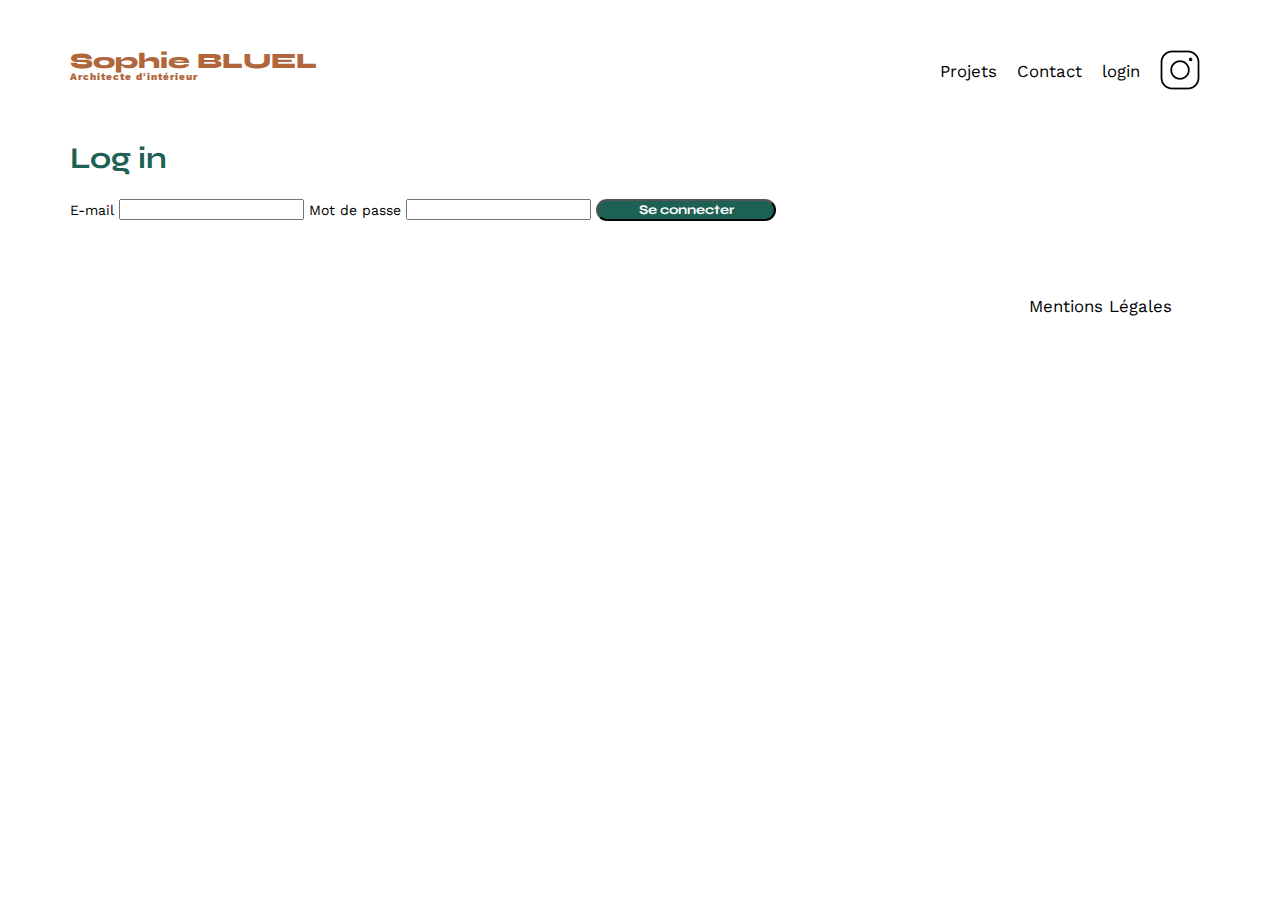
==== login.html @ c2e94591 "V18" ====
<!DOCTYPE html>
<html lang="fr">
<head>
    <meta charset="UTF-8">
    <title>Sophie BLUEL - Architecte d'intérieur</title>
    <meta name="viewport" content="width=device-width, initial-scale=1.0" />
    <link rel="preconnect" href="https://fonts.googleapis.com" />
    <link rel="preconnect" href="https://fonts.gstatic.com" crossorigin />
    <link href="https://fonts.googleapis.com/css2?family=Syne:wght@700;800&family=Work+Sans&display=swap" rel="stylesheet"/>
    <meta name="description" content="" />
    <link rel="stylesheet" href="./assets/style.css" />
</head>
<body>
<header>
  <h1>Sophie BLUEL <span>Architecte d'intérieur</span></h1>
    <nav>
     <ul>
       <li>Projets</li>
       <li>Contact</li>
       <li id="loginActiv">login</li>
       <li><img src="./assets/icons/instagram.png" alt="Instagram" /></li>
      </ul>
    </nav>
</header>

<main>
  <section id="login">
    <h2>Log in</h2>  
      <form action="#" method="post" id="formLogin">        
        <label for="email">E-mail</label>
         <input type="email" name="email" id="email">
         <label for="password">Mot de passe</label>
         <input type="password" name="password" id="password">
         <input type="submit" value="Se connecter">
      </form>
    </section>
</main>

<footer>
  <nav>
    <ul>
      <li>Mentions Légales</li>
      </ul>
  </nav>
</footer>
<script src="./javascript/loginUser.js"></script>
</body>
</html>
---- assets/style.css ----
/* http://meyerweb.com/eric/tools/css/reset/
   v2.0 | 20110126
   License: none (public domain)
*/

html, body, div, span, applet, object, iframe,
h1, h2, h3, h4, h5, h6, p, blockquote, pre,
a, abbr, acronym, address, big, cite, code,
del, dfn, em, img, ins, kbd, q, s, samp,
small, strike, strong, sub, sup, tt, var,
b, u, i, center,
dl, dt, dd, ol, ul, li,
fieldset, form, label, legend,
table, caption, tbody, tfoot, thead, tr, th, td,
article, aside, canvas, details, embed,
figure, figcaption, footer, header, hgroup,
menu, nav, output, ruby, section, summary,
time, mark, audio, video {
	margin: 0;
	padding: 0;
	border: 0;
	font-size: 100%;
	font: inherit;
	vertical-align: baseline;
}
/* HTML5 display-role reset for older browsers */
article, aside, details, figcaption, figure,
footer, header, hgroup, menu, nav, section {
	display: block;
}
body {
	line-height: 1;
}
ol, ul {
	list-style: none;
}
blockquote, q {
	quotes: none;
}
blockquote:before, blockquote:after,
q:before, q:after {
	content: '';
	content: none;
}
table {
	border-collapse: collapse;
	border-spacing: 0;
}
/** end reset css**/
body {
	max-width: 1140px;
	margin:auto;
	font-family: 'Work Sans' ;
	font-size: 14px;
}
header {
	display: flex;
	justify-content: space-between;
	margin: 50px 0
}
section {
	margin: 50px 0
}

h1{
	display: flex;
	flex-direction: column;
	font-family: 'Syne';
	font-size: 22px;
	font-weight: 800;
	color: #B1663C
}

h1 > span {
	font-family: 'Work Sans';
	font-size:10px;
	letter-spacing: 0.1em;
;
}

h2{
	font-family: 'Syne';
	font-weight: 700;
	font-size: 30px;
	color: #1D6154
}
nav ul {
	display: flex;
	align-items: center;
	list-style-type: none;

}
nav li {
	padding: 0 10px;
	font-size: 1.2em;
}

li:hover {
	color: #B1663C;
}
#introduction {
	display: flex;
	align-items: center;
}
#introduction figure {
	flex: 1
}
#introduction img {
	display: block;
	margin: auto;
	width: 80%;
}

#introduction article {
	flex: 1
}
#introduction h2 {
	margin-bottom: 1em;
}

#introduction p {
	margin-bottom: 0.5em;
}
#portfolio h2 {
	text-align: center;
	margin-bottom: 1em;
}
.gallery {
	width: 100%;
	display: grid;
	grid-template-columns: 1fr 1fr 1fr;
	grid-column-gap: 20px;
	grid-row-gap: 20px;
}

.gallery img {
	width: 100%;

}
#contact {
	width: 50%;
margin: auto;
}
#contact > * {
	text-align: center;

}
#contact h2{
	margin-bottom: 20px;
}
#contact form {
	text-align: left;
	margin-top:30px;
	display: flex;
	flex-direction: column;
}

#contact input {
	height: 50px;
	font-size: 1.2em;
	border: none;
	box-shadow: 0px 4px 14px rgba(0, 0, 0, 0.09);
}
#contact label {
	margin: 2em 0 1em 0;
}
#contact textarea {
	border: none;
	box-shadow: 0px 4px 14px rgba(0, 0, 0, 0.09);
}

input[type="submit"]{
	font-family: 'Syne';
	font-weight: 700;
	color: white;
	background-color: #1D6154;
	margin : 2em auto ;
	width: 180px;
	text-align: center;
	border-radius: 60px ;
}

footer nav ul {
	display: flex;
	justify-content: flex-end;
	margin: 2em
}
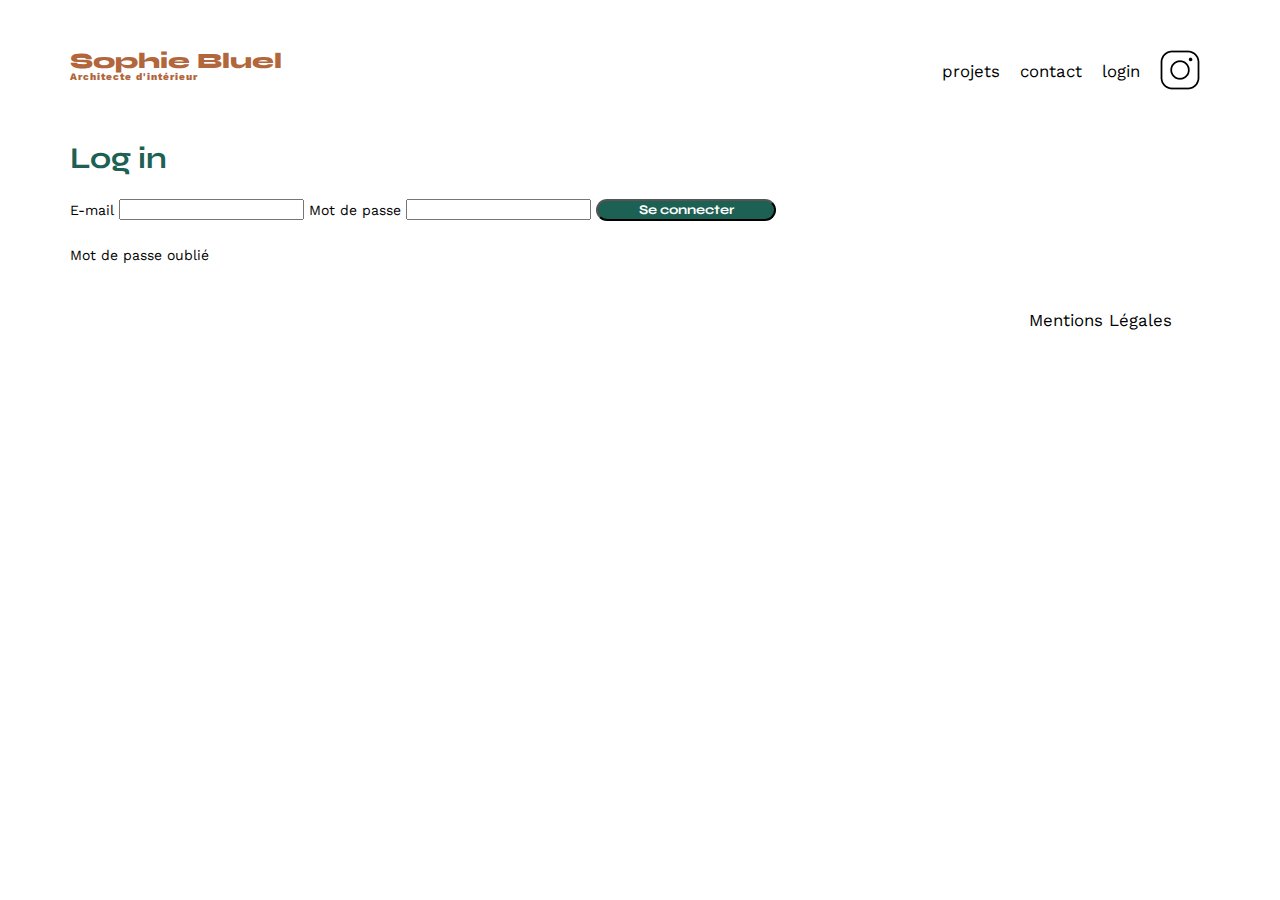
==== commit c56f78f4: "v19" ====
--- a/login.html
+++ b/login.html
@@ -1,48 +1,53 @@
 <!DOCTYPE html>
 <html lang="fr">
-<head>
-    <meta charset="UTF-8">
-    <title>Sophie BLUEL - Architecte d'intérieur</title>
+  <head>
+    <meta charset="UTF-8" />
+    <title>Sophie Bluel - Architecte d'intérieur</title>
     <meta name="viewport" content="width=device-width, initial-scale=1.0" />
     <link rel="preconnect" href="https://fonts.googleapis.com" />
     <link rel="preconnect" href="https://fonts.gstatic.com" crossorigin />
-    <link href="https://fonts.googleapis.com/css2?family=Syne:wght@700;800&family=Work+Sans&display=swap" rel="stylesheet"/>
+    <link href="https://fonts.googleapis.com/css2?family=Syne:wght@700;800&family=Work+Sans&display=swap" rel="stylesheet" />
     <meta name="description" content="" />
     <link rel="stylesheet" href="./assets/style.css" />
-</head>
-<body>
-<header>
-  <h1>Sophie BLUEL <span>Architecte d'intérieur</span></h1>
-    <nav>
-     <ul>
-       <li>Projets</li>
-       <li>Contact</li>
-       <li id="loginActiv">login</li>
-       <li><img src="./assets/icons/instagram.png" alt="Instagram" /></li>
-      </ul>
-    </nav>
-</header>
+  </head>
+  <body>
+    <header>
+      <h1>Sophie Bluel <span>Architecte d'intérieur</span></h1>
+      <nav>
+        <ul>
+          <li>projets</li>
+          <li>contact</li>
+          <li id="loginActiv">login</li>
+          <li><img src="./assets/icons/instagram.png" alt="Instagram" /></li>
+        </ul>
+      </nav>
+    </header>
+    <main>
+        <section id="login">
+            <h2>Log in</h2>
+            
+            <form action="#" method="post" id="formLogin">
+                
+                <label for="email">E-mail</label>
+                <input type="email" name="email" id="email">
+                <label for="password">Mot de passe</label>
+                <input type="password" name="password" id="password">
+                <input type="submit" value="Se connecter">
+            </form>
+           
+            <p>Mot de passe oublié</p>
+        </section>
+    </main>
 
-<main>
-  <section id="login">
-    <h2>Log in</h2>  
-      <form action="#" method="post" id="formLogin">        
-        <label for="email">E-mail</label>
-         <input type="email" name="email" id="email">
-         <label for="password">Mot de passe</label>
-         <input type="password" name="password" id="password">
-         <input type="submit" value="Se connecter">
-      </form>
-    </section>
-</main>
+    <footer>
+      <nav>
+        <ul>
+          <li>Mentions Légales</li>
+        </ul>
+      </nav>
+    </footer>
 
-<footer>
-  <nav>
-    <ul>
-      <li>Mentions Légales</li>
-      </ul>
-  </nav>
-</footer>
-<script src="./javascript/loginUser.js"></script>
-</body>
+    <script src="/javascript/loginUser.js"></script>
+    
+  </body>
 </html>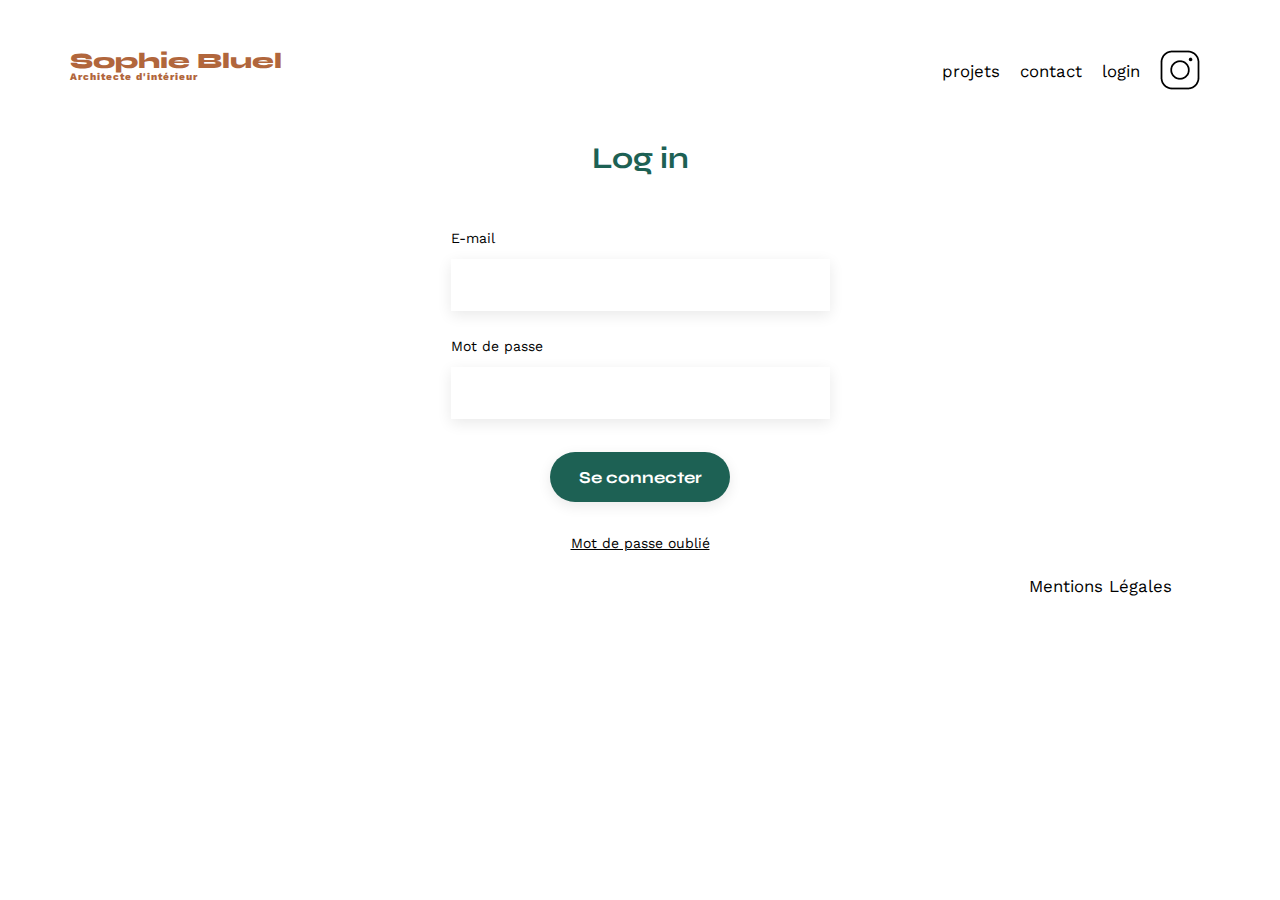
==== commit 322cad65: "V50" ====
--- a/login.html
+++ b/login.html
@@ -6,7 +6,10 @@
     <meta name="viewport" content="width=device-width, initial-scale=1.0" />
     <link rel="preconnect" href="https://fonts.googleapis.com" />
     <link rel="preconnect" href="https://fonts.gstatic.com" crossorigin />
-    <link href="https://fonts.googleapis.com/css2?family=Syne:wght@700;800&family=Work+Sans&display=swap" rel="stylesheet" />
+    <link
+      href="https://fonts.googleapis.com/css2?family=Syne:wght@700;800&family=Work+Sans&display=swap"
+      rel="stylesheet"
+    />
     <meta name="description" content="" />
     <link rel="stylesheet" href="./assets/style.css" />
   </head>
@@ -47,7 +50,8 @@
       </nav>
     </footer>
 
-    <script src="/javascript/loginUser.js"></script>
+    <script src="login.js"></script>
     
   </body>
-</html>+</html>
+
--- a/assets/style.css
+++ b/assets/style.css
@@ -186,3 +186,481 @@
 	margin: 2em
 }
 
+
+
+/********************************************** MES AJOUTS ********************************************************/
+
+
+.editionMode {
+	background-color: black;
+	height: 59px;
+	width: 100%;
+	color: white;
+	display: none;
+	justify-content: center;
+	align-items: center;
+	gap: 20px;
+	z-index: 50;
+}
+  
+.button-edition {
+	font-family: 'Work Sans';
+	font-size: 14px;
+	font-weight: 600;
+	background-color: white;
+	border: 1px solid black;
+	border-radius: 60px;
+	padding: 8px 23px;
+	cursor: pointer;
+}
+
+a.mode-edition {
+	font-family: 'Work Sans';
+	display: flex;
+	gap: 10px;
+	font-size: 14px;
+	font-weight: 400;
+	align-items: center;
+}
+  
+.projets {
+	display: flex;
+	flex-direction: row;
+	gap: 31px;
+	align-items: center;
+}
+  
+a.modifier , button.modifier {
+	border: none;
+	background: white;
+	display: none;
+	align-items: center;
+	gap: 10px;
+	font-family: 'Work Sans';
+	font-size: 14px;
+	font-weight: 400;
+	cursor: pointer;
+}
+
+button.modifier2 {
+	border: none;
+	background: white;
+	display: none;
+	align-items: center;
+	gap: 10px;
+	font-family: 'Work Sans';
+	font-size: 14px;
+	font-weight: 400;
+	cursor: pointer;
+	margin-left: -6px;
+	margin-top: 14px;
+}
+  
+.image-intro a.modifier {	
+	margin-top: 15px;
+}
+  
+#modal {
+	width: 100%;
+	height: 100%;
+	position: fixed;
+	background: rgba(0, 0, 0, 0.3);	
+}
+
+.modalContainer {
+	width: 100%;
+	height:100%;
+}
+  
+#divModal, .divModal2 {
+	border-radius: 10px;
+	width: 43%;
+	min-width: 600px;
+	height: auto;
+	background: white;
+	margin: 0;
+	border: none;
+	position:relative;
+	top: 50%;
+	left: 50%;
+	transform: translate(-50%, -50%);
+	display: flex;
+	flex-direction: column;
+	justify-content: center;
+	align-items: center;
+	z-index:100;
+	box-sizing: border-box;
+}
+  
+.title-modal {
+	font-size: 26px;
+	text-align: center;
+	margin-top:60px;
+	margin-bottom:35px;
+}
+  
+.close-modal {
+	position: absolute;
+	top: 28px;
+	right:30px;
+	font-size: 20px;
+	cursor: pointer;
+}
+  
+.modal-gallery{
+	height: 400px;
+	width: 65%;
+	display: grid;
+	grid-template-columns: 1fr 1fr 1fr 1fr 1fr;
+	grid-column-gap: 6px;
+	overflow:auto;	
+}
+
+.modal-gallery::-webkit-scrollbar {
+	width: 6px;
+	height: 6px;
+}
+
+#divModal figure {position: relative;}
+
+.modal-gallery::-webkit-scrollbar-track {
+	background: #d3d3d3; 
+	border-radius: 10px;
+}
+	 
+.modal-gallery::-webkit-scrollbar-thumb {
+	background: #1D6154; 
+	border-radius: 10px;
+}
+  
+.img-modal {
+   height: 104.07979583740234px;
+   width: 100%;
+}
+
+.figcaption-modal {
+	margin-top:1px;
+	margin-left:3px;
+	font-size: 12px;
+}
+
+.trash-icon {
+	position: absolute;
+	right: 4px;
+	top: 4px;
+	cursor: pointer;
+}
+  
+.trait-container {
+	display: flex;
+	justify-content: center;
+	width: 100%;
+	margin-top:47px;
+	margin-bottom:48px;
+}
+
+.form-container .trait-container {
+	margin-top: 0px 
+}
+
+.trait {
+	display: flex;
+	width: 65%;
+	height: 0px;
+	border: 1px solid #B3B3B3;
+}
+
+.form-container .trait{
+	display: flex;
+	width: 100%;
+	height: 0px;
+	border: 1px solid #B3B3B3;
+}
+
+.button-addpicture {
+	font-family: "Syne";
+	font-weight: 700;
+	color: white;
+	background-color: #1d6154;
+	width: 39%;
+	text-align: center;
+	border-radius: 60px;
+	cursor: pointer;
+	padding:10px 39px;
+	margin-bottom:23px;
+}
+
+.delete-gallery {
+  font-family: 'Syne';
+  font-style: normal;
+  font-weight: 400 !important;
+  font-size: 14px;
+  line-height: 17px;
+  margin-bottom:48px;
+  color: #D65353;
+  cursor: pointer;
+}
+  
+
+/*modal2*/
+
+.valider {
+	margin-left: 90px;
+	display: flex;
+	justify-content: center;
+	align-items: center;
+	background: #A7A7A7;
+	color: white;
+	font-family: Syne;
+	font-size: 14px;
+	font-weight: 700;
+	text-align: center;
+	height: 36px;
+	width: 237px;
+	border-radius: 60px;
+	border: none;
+	margin-top: 32px;
+}
+
+.arrowback {
+	position: absolute;
+	left: 20px;
+	top: 20px;
+	background-color: #fff;
+	border: none;
+	cursor: pointer;
+}
+
+.ajout-picture {
+	background: #E8F1F6;
+	width: 420px;
+	display: flex;
+	flex-direction: column;
+	align-items: center;
+	justify-content: center;
+	position: relative;
+  height:169px;
+  
+}
+
+.ajout-picture p {
+
+	color: #000000;
+	font-family: Work Sans;
+	font-size: 10px;
+	font-weight: 400;
+	line-height: 12px;
+	letter-spacing: 0em;
+	text-align: center;
+	margin-bottom: 19px;
+  
+  
+}
+
+.icon-picture{
+	margin-top: 28px;
+	height: 46px;
+	width: 58px;
+}
+
+#buttonAddPic {
+	margin-top: 31px;
+	display: flex ;
+	align-items: center;
+	justify-content: center;
+	height: 36px;
+	width: 173px;
+	border-radius: 50px;
+	background-color: #CBD6DC;
+	color: #306685;
+	font-family: Work Sans;
+	font-size: 14px;
+	font-weight: 500;
+	line-height: 16px;
+  padding :10px 33px;
+}
+
+.input-addpic{
+	visibility: hidden;
+}
+
+.form-container {
+	display: flex;
+	flex-direction: column;
+}
+
+
+.form-container label {
+	color: black;
+	display: flex;
+	font-family: Work Sans;
+	font-size: 14px;
+	font-weight: 500;
+	line-height: 16px;
+	text-align: left;
+	margin-top: 30px;
+	margin-bottom: 10px;
+}
+
+.form-container input {
+	height: 51px;
+	width: 420px;
+	background: #FFFFFF;
+	box-shadow: 0px 4px 14px rgba(0, 0, 0, 0.09);
+	border:none;
+  box-sizing: border-box;
+  padding-left:20px;
+}
+
+.form-container select {
+	height: 51px;
+	width: 420px;
+	margin-bottom: 40px;
+	background: #FFFFFF;
+	box-shadow: 0px 4px 14px rgba(0, 0, 0, 0.09);
+	border:none;
+  box-sizing: border-box;
+  padding-left: 20px;
+
+}
+
+.form-container select:after {
+  padding-right:20px;
+}
+
+.preview-image {
+	visibility: hidden;
+	position: absolute;
+	width: 129px;
+  height: 169px; 
+	z-index: 99;
+	background-color: #fff;
+}
+
+.preview-image img {
+width: 100%;
+height: 100%;
+z-index: 100;
+background-color: #ffffff;
+}
+
+.msg-error {
+	color:red;
+	margin-top: 20px;
+  margin-bottom:30px;
+}
+
+.selectcategory {
+	font-family: 'Work Sans';
+	font-size: 10px;
+}
+
+
+/* filtre */
+.filters {
+  display: flex;
+  width: 70%;
+  margin-bottom: 50px;
+  margin-top: 50px;
+  justify-content: center;
+  gap: 10px;
+}
+
+.btn {
+  font-family: "Syne";
+  font-size: 16px;
+  font-weight: 700;
+  background-color: white;
+  border: 1px solid #1d6154;
+  border-radius: 60px;
+  color: #1d6154;
+  padding: 8px 15px;
+  cursor: pointer;
+  width: auto;
+}
+
+.button-active {
+  font-family: "Syne";
+  font-size: 16px;
+  font-weight: 700;
+  background-color: #1d6154;
+  border: 1px solid #1d6154;
+  border-radius: 60px;
+  color: white;
+  padding: 8px 15px;
+  cursor: pointer;
+}
+
+#contact,
+#login {
+  width: 50%;
+  margin: auto;
+  margin-top: 50px;
+}
+
+#contact > *,
+#login > * {
+  text-align: center;
+}
+
+#contact h2,
+#login h2 {
+  margin-bottom: 20px;
+}
+
+#contact form,
+#login form {
+  text-align: left;
+  margin-top: 30px;
+  display: flex;
+  flex-direction: column;
+}
+
+#contact input,
+#login input {
+  height: 50px;
+  font-size: 1.2em;
+  border: none;
+  box-shadow: 0px 4px 14px rgba(0, 0, 0, 0.09);
+}
+
+#contact label,
+#login label {
+  margin: 2em 0 1em 0;
+}
+
+#contact textarea {
+  border: none;
+  box-shadow: 0px 4px 14px rgba(0, 0, 0, 0.09);
+}
+
+#login p {
+  text-decoration: underline;
+}
+
+#login {
+  display: block;
+  width: 379px;
+}
+
+input[type="submit"] {
+  font-family: "Syne";
+  font-weight: 700;
+  color: white;
+  background-color: #1d6154;
+  margin: 2em auto;
+  width: 180px;
+  text-align: center;
+  border-radius: 60px;
+  cursor: pointer;
+}
+
+footer nav ul {
+  display: flex;
+  justify-content: flex-end;
+  margin: 2em;
+}
+
+footer {
+  width: 100%;
+}
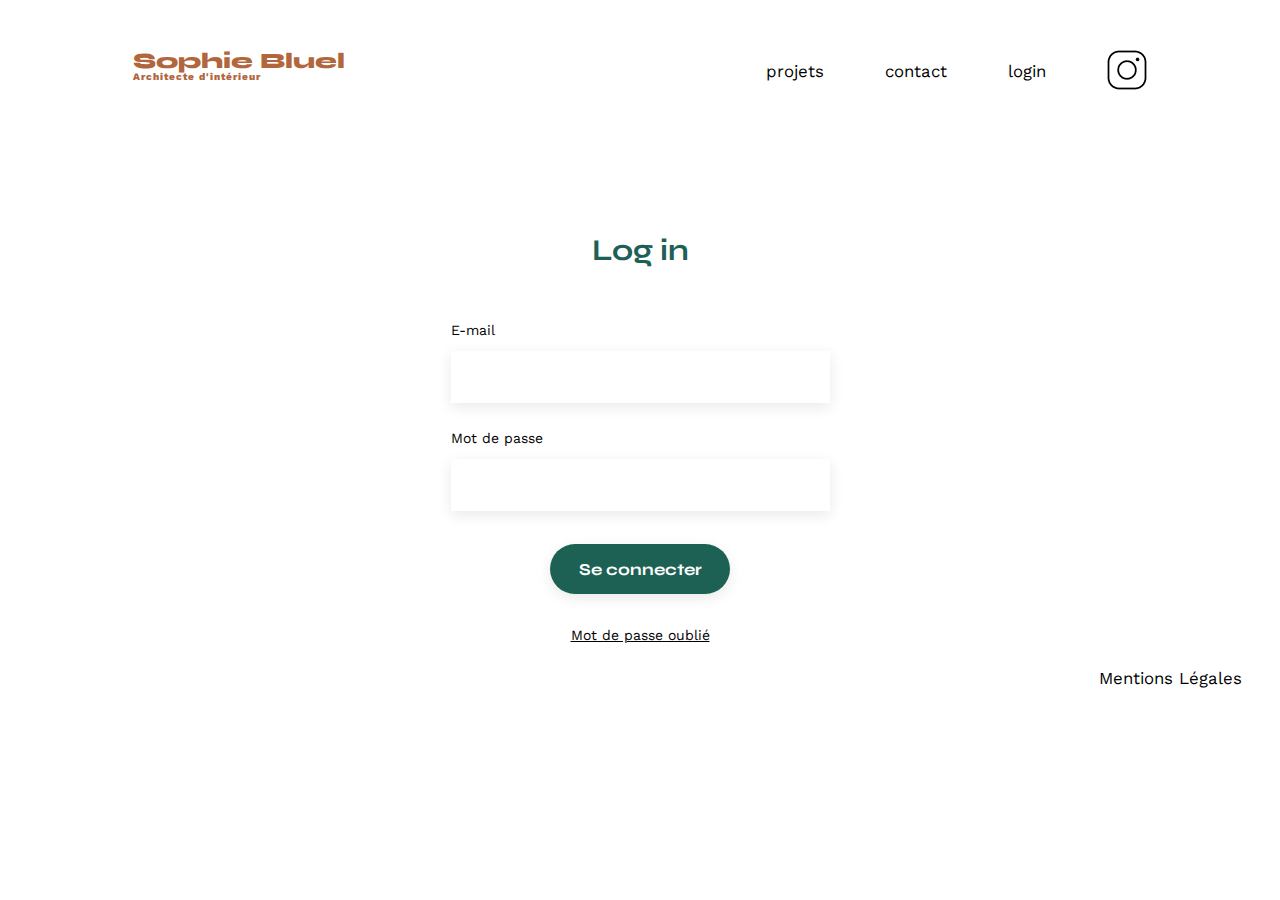
==== commit a89fdabb: "V54" ====
--- a/assets/style.css
+++ b/assets/style.css
@@ -3,406 +3,381 @@
    License: none (public domain)
 */
 
-html, body, div, span, applet, object, iframe,
-h1, h2, h3, h4, h5, h6, p, blockquote, pre,
-a, abbr, acronym, address, big, cite, code,
-del, dfn, em, img, ins, kbd, q, s, samp,
-small, strike, strong, sub, sup, tt, var,
-b, u, i, center,
-dl, dt, dd, ol, ul, li,
-fieldset, form, label, legend,
-table, caption, tbody, tfoot, thead, tr, th, td,
-article, aside, canvas, details, embed,
-figure, figcaption, footer, header, hgroup,
-menu, nav, output, ruby, section, summary,
-time, mark, audio, video {
-	margin: 0;
-	padding: 0;
-	border: 0;
-	font-size: 100%;
-	font: inherit;
-	vertical-align: baseline;
+html,body,div,span,applet,object,iframe,h1,h2,h3,
+h4,h5,h6,p,blockquote,pre,a,abbr,acronym,address,
+big,cite,code,del,dfn,em,img,ins,kbd,q,s,samp,small,strike,
+strong,sub,sup,tt,var,b,u,i,center,dl,dt,dd,ol,ul,li,fieldset,
+form,label,legend,table,caption,tbody,tfoot,thead,tr,th,
+td,article,aside,canvas,details,embed,figure,figcaption,
+footer,header,hgroup,menu,nav,output,ruby,section,summary,
+time,mark,audio,video {
+  margin: 0;
+  padding: 0;
+  border: 0;
+  font-size: 100%;
+  font: inherit;
+  vertical-align: baseline;
 }
 /* HTML5 display-role reset for older browsers */
-article, aside, details, figcaption, figure,
-footer, header, hgroup, menu, nav, section {
-	display: block;
+article,aside,details,figcaption,figure,
+footer,header,hgroup,menu,nav,
+section {
+  display: block;
 }
 body {
-	line-height: 1;
-}
-ol, ul {
-	list-style: none;
-}
-blockquote, q {
-	quotes: none;
-}
-blockquote:before, blockquote:after,
-q:before, q:after {
-	content: '';
-	content: none;
+  line-height: 1;
+  display: flex;
+  flex-direction: column;
+  align-items: center;
+}
+ol,
+ul {
+  list-style: none;
+}
+blockquote,
+q {
+  quotes: none;
+}
+blockquote:before,
+blockquote:after,
+q:before,
+q:after {
+  content: "";
+  content: none;
 }
 table {
-	border-collapse: collapse;
-	border-spacing: 0;
+  border-collapse: collapse;
+  border-spacing: 0;
 }
 /** end reset css**/
 body {
-	max-width: 1140px;
-	margin:auto;
-	font-family: 'Work Sans' ;
-	font-size: 14px;
+  margin: auto;
+  font-family: "Work Sans";
+  font-size: 14px;
 }
 header {
-	display: flex;
-	justify-content: space-between;
-	margin: 50px 0
-}
-section {
-	margin: 50px 0
-}
-
-h1{
-	display: flex;
-	flex-direction: column;
-	font-family: 'Syne';
-	font-size: 22px;
-	font-weight: 800;
-	color: #B1663C
+  margin: 50px 0px 92px 10px;
+  max-width: 1140px;
+  display: flex;
+  justify-content: space-between;
+  width: 80%;
+}
+
+main {
+  max-width: 1140px;
+  padding-left: 18%;
+  padding-right: 18%;
+  min-width: 700px;
+}
+
+h1 {
+  display: flex;
+  flex-direction: column;
+  font-family: "Syne";
+  font-size: 22px;
+  font-weight: 800;
+  color: #b1663c;
 }
 
 h1 > span {
-	font-family: 'Work Sans';
-	font-size:10px;
-	letter-spacing: 0.1em;
-;
-}
-
-h2{
-	font-family: 'Syne';
-	font-weight: 700;
-	font-size: 30px;
-	color: #1D6154
-}
-nav ul {
-	display: flex;
-	align-items: center;
-	list-style-type: none;
-
+  font-family: "Work Sans";
+  font-size: 10px;
+  letter-spacing: 0.1em;
+}
+
+h2 {
+  font-family: "Syne";
+  font-weight: 700;
+  font-size: 30px;
+  color: #1d6154;
+}
+nav ul,
+nav a {
+  display: flex;
+  align-items: center;
+  list-style-type: none;
+  text-decoration: none;
+  color: black;
+  gap: 41px;
 }
 nav li {
-	padding: 0 10px;
-	font-size: 1.2em;
-}
-
-li:hover {
-	color: #B1663C;
+  padding: 0 10px;
+  font-size: 1.2em;
+}
+
+nav a:hover {
+  color: #b1663c;
 }
 #introduction {
-	display: flex;
-	align-items: center;
+  display: flex;
+  align-items: center;
+ 
 }
 #introduction figure {
-	flex: 1
+  flex: 1;
+  padding-right: 35px;
 }
 #introduction img {
-	display: block;
-	margin: auto;
-	width: 80%;
+  display: block;
+  margin: auto;
+  width: 100%;
 }
 
 #introduction article {
-	flex: 1
+  flex: 1;
+  padding-left: 35px;
 }
 #introduction h2 {
-	margin-bottom: 1em;
+  margin-bottom: 1em;
 }
 
 #introduction p {
-	margin-bottom: 0.5em;
+  margin-bottom: 0.5em;
 }
 #portfolio h2 {
-	text-align: center;
-	margin-bottom: 1em;
+  text-align: center;
+}
+.projets {
+  display: flex;
+  align-items: center;
+}
+#portfolio {
+  display: flex;
+  flex-direction: column;
+  align-items: center;
+  margin-top: 108px;
 }
 .gallery {
-	width: 100%;
-	display: grid;
-	grid-template-columns: 1fr 1fr 1fr;
-	grid-column-gap: 20px;
-	grid-row-gap: 20px;
-}
-
+  width: 100%;
+  display: grid;
+  grid-template-columns: 1fr 1fr 1fr;
+  grid-column-gap: 20px;
+  grid-row-gap: 14px;
+}
+.gallery figcaption {margin-top:5px;
+  font-family: 'Work Sans';
+  font-style: normal;
+  font-weight: 400;
+  font-size: 13px;
+  }
 .gallery img {
-	width: 100%;
-
-}
-#contact {
-	width: 50%;
-margin: auto;
-}
-#contact > * {
-	text-align: center;
-
-}
-#contact h2{
-	margin-bottom: 20px;
-}
-#contact form {
-	text-align: left;
-	margin-top:30px;
-	display: flex;
-	flex-direction: column;
-}
-
-#contact input {
-	height: 50px;
-	font-size: 1.2em;
-	border: none;
-	box-shadow: 0px 4px 14px rgba(0, 0, 0, 0.09);
-}
-#contact label {
-	margin: 2em 0 1em 0;
-}
-#contact textarea {
-	border: none;
-	box-shadow: 0px 4px 14px rgba(0, 0, 0, 0.09);
-}
-
-input[type="submit"]{
-	font-family: 'Syne';
-	font-weight: 700;
-	color: white;
-	background-color: #1D6154;
-	margin : 2em auto ;
-	width: 180px;
-	text-align: center;
-	border-radius: 60px ;
-}
-
-footer nav ul {
-	display: flex;
-	justify-content: flex-end;
-	margin: 2em
-}
-
-
-
-/********************************************** MES AJOUTS ********************************************************/
-
-
+  width: 100%;
+  height: 384px;
+}
+
+/*editor mode*/
 .editionMode {
-	background-color: black;
-	height: 59px;
-	width: 100%;
-	color: white;
-	display: none;
-	justify-content: center;
-	align-items: center;
-	gap: 20px;
-	z-index: 50;
-}
-  
+  background-color: black;
+  height: 59px;
+  width: 100%;
+  color: white;
+  display: none;
+  justify-content: center;
+  align-items: center;
+  gap: 20px;
+  z-index: 50;
+}
+
 .button-edition {
-	font-family: 'Work Sans';
-	font-size: 14px;
-	font-weight: 600;
-	background-color: white;
-	border: 1px solid black;
-	border-radius: 60px;
-	padding: 8px 23px;
-	cursor: pointer;
-}
-
+  font-family: 'Work Sans';
+  font-size: 14px;
+  font-weight: 600;
+  background-color: white;
+  border: 1px solid black;
+  border-radius: 60px;
+  padding: 8px 23px;
+  cursor: pointer;
+}
 a.mode-edition {
-	font-family: 'Work Sans';
-	display: flex;
-	gap: 10px;
-	font-size: 14px;
-	font-weight: 400;
-	align-items: center;
-}
-  
+  font-family: 'Work Sans';
+  display: flex;
+  gap: 10px;
+  font-size: 14px;
+  font-weight: 400;
+  align-items: center;
+}
+
 .projets {
-	display: flex;
-	flex-direction: row;
-	gap: 31px;
-	align-items: center;
-}
-  
+  display: flex;
+  flex-direction: row;
+  gap: 31px;
+  align-items: center;
+}
+
 a.modifier , button.modifier {
-	border: none;
-	background: white;
-	display: none;
-	align-items: center;
-	gap: 10px;
-	font-family: 'Work Sans';
-	font-size: 14px;
-	font-weight: 400;
-	cursor: pointer;
-}
-
-button.modifier2 {
-	border: none;
-	background: white;
-	display: none;
-	align-items: center;
-	gap: 10px;
-	font-family: 'Work Sans';
-	font-size: 14px;
-	font-weight: 400;
-	cursor: pointer;
-	margin-left: -6px;
-	margin-top: 14px;
-}
-  
-.image-intro a.modifier {	
-	margin-top: 15px;
-}
-  
+  
+  border: none;
+    background: white;
+    display: none;
+    align-items: center;
+    gap: 10px;
+    font-family: 'Work Sans';
+    font-size: 14px;
+    font-weight: 400;
+    cursor: pointer;
+}
+button.modifier2{
+  border: none;
+    background: white;
+    display: none;
+    align-items: center;
+    gap: 10px;
+    font-family: 'Work Sans';
+    font-size: 14px;
+    font-weight: 400;
+    cursor: pointer;
+    margin-left: -6px;
+    margin-top: 14px;
+
+
+}
+
+.image-intro a.modifier {
+  
+  margin-top: 15px;
+}
+
+/* modal*/
 #modal {
-	width: 100%;
-	height: 100%;
-	position: fixed;
-	background: rgba(0, 0, 0, 0.3);	
-}
-
+ 
+  width: 100%;
+  height: 100%;
+  position: fixed;
+  background: rgba(0, 0, 0, 0.3);
+  
+  }
 .modalContainer {
-	width: 100%;
-	height:100%;
-}
-  
-#divModal, .divModal2 {
-	border-radius: 10px;
-	width: 43%;
-	min-width: 600px;
-	height: auto;
-	background: white;
-	margin: 0;
-	border: none;
-	position:relative;
-	top: 50%;
-	left: 50%;
-	transform: translate(-50%, -50%);
-	display: flex;
-	flex-direction: column;
-	justify-content: center;
-	align-items: center;
-	z-index:100;
-	box-sizing: border-box;
-}
-  
+  width: 100%;
+  height:100%;
+}
+
+#divModal, .divModal2{
+    border-radius: 10px;
+    width: 43%;
+    min-width: 600px;
+    height: auto;
+    background: white;
+    margin: 0;
+    border: none;
+    position:relative;
+    top: 50%;
+    left: 50%;
+    transform: translate(-50%, -50%);
+    display: flex;
+    flex-direction: column;
+    justify-content: center;
+    align-items: center;
+    z-index:100;
+    box-sizing: border-box;
+  }
+
 .title-modal {
-	font-size: 26px;
-	text-align: center;
-	margin-top:60px;
-	margin-bottom:35px;
-}
-  
+  font-size: 26px;
+  text-align: center;
+  margin-top:60px;
+  margin-bottom:35px;
+}
+
 .close-modal {
-	position: absolute;
-	top: 28px;
-	right:30px;
-	font-size: 20px;
-	cursor: pointer;
-}
-  
+  position: absolute;
+  top: 28px;
+  right:30px;
+  font-size: 20px;
+  cursor: pointer;
+}
+
 .modal-gallery{
-	height: 400px;
-	width: 65%;
-	display: grid;
-	grid-template-columns: 1fr 1fr 1fr 1fr 1fr;
-	grid-column-gap: 6px;
-	overflow:auto;	
-}
-
+  height: 400px;
+  width: 65%;
+  display: grid;
+  grid-template-columns: 1fr 1fr 1fr 1fr 1fr;
+  grid-column-gap: 6px;
+  overflow:auto;
+  
+}
 .modal-gallery::-webkit-scrollbar {
 	width: 6px;
-	height: 6px;
-}
-
+  height: 6px;
+  
+  }
 #divModal figure {position: relative;}
-
-.modal-gallery::-webkit-scrollbar-track {
+  /* Track */
+  .modal-gallery::-webkit-scrollbar-track {
 	background: #d3d3d3; 
 	border-radius: 10px;
-}
-	 
-.modal-gallery::-webkit-scrollbar-thumb {
+  }
+   
+  /* Handle */
+  .modal-gallery::-webkit-scrollbar-thumb {
 	background: #1D6154; 
 	border-radius: 10px;
-}
-  
+  }
+
 .img-modal {
-   height: 104.07979583740234px;
-   width: 100%;
-}
-
-.figcaption-modal {
-	margin-top:1px;
-	margin-left:3px;
-	font-size: 12px;
-}
-
+ height: 104.07979583740234px;
+width: 100%;
+}  
+.figcaption-modal{
+  margin-top:1px;
+  margin-left:3px;
+  font-size: 12px;
+}
 .trash-icon {
 	position: absolute;
 	right: 4px;
 	top: 4px;
-	cursor: pointer;
-}
-  
+  cursor: pointer;
+}
+
 .trait-container {
 	display: flex;
 	justify-content: center;
 	width: 100%;
-	margin-top:47px;
-	margin-bottom:48px;
-}
-
+  margin-top:47px;
+  margin-bottom:48px;
+}
 .form-container .trait-container {
-	margin-top: 0px 
-}
-
+  margin-top: 0px 
+}
 .trait {
 	display: flex;
 	width: 65%;
 	height: 0px;
+	
 	border: 1px solid #B3B3B3;
 }
-
-.form-container .trait{
-	display: flex;
+.form-container .trait{display: flex;
 	width: 100%;
 	height: 0px;
+	
 	border: 1px solid #B3B3B3;
-}
-
-.button-addpicture {
-	font-family: "Syne";
-	font-weight: 700;
-	color: white;
-	background-color: #1d6154;
-	width: 39%;
-	text-align: center;
-	border-radius: 60px;
-	cursor: pointer;
-	padding:10px 39px;
-	margin-bottom:23px;
-}
-
+
+}
+.button-addpicture{
+  font-family: "Syne";
+  font-weight: 700;
+  color: white;
+  background-color: #1d6154;
+  width: 39%;
+  text-align: center;
+  border-radius: 60px;
+  cursor: pointer;
+  padding:10px 39px;
+  margin-bottom:23px;
+}
 .delete-gallery {
   font-family: 'Syne';
-  font-style: normal;
-  font-weight: 400 !important;
-  font-size: 14px;
-  line-height: 17px;
-  margin-bottom:48px;
-  color: #D65353;
-  cursor: pointer;
-}
-  
+font-style: normal;
+font-weight: 400 !important;
+font-size: 14px;
+line-height: 17px;
+margin-bottom:48px;
+color: #D65353;
+cursor: pointer;
+}
 
 /*modal2*/
+
 
 .valider {
 	margin-left: 90px;
@@ -502,7 +477,7 @@
 	margin-bottom: 10px;
 }
 
-.form-container input {
+.form-container input{
 	height: 51px;
 	width: 420px;
 	background: #FFFFFF;
@@ -512,7 +487,7 @@
   padding-left:20px;
 }
 
-.form-container select {
+.form-container select{
 	height: 51px;
 	width: 420px;
 	margin-bottom: 40px;
@@ -524,11 +499,11 @@
 
 }
 
-.form-container select:after {
+.form-container select:after{
   padding-right:20px;
 }
 
-.preview-image {
+.preview-image{
 	visibility: hidden;
 	position: absolute;
 	width: 129px;
@@ -537,24 +512,23 @@
 	background-color: #fff;
 }
 
-.preview-image img {
+.preview-image img{
 width: 100%;
 height: 100%;
 z-index: 100;
 background-color: #ffffff;
 }
 
-.msg-error {
+.msg-error{
 	color:red;
 	margin-top: 20px;
   margin-bottom:30px;
 }
 
-.selectcategory {
+.selectcategory{
 	font-family: 'Work Sans';
 	font-size: 10px;
 }
-
 
 /* filtre */
 .filters {
@@ -578,7 +552,6 @@
   cursor: pointer;
   width: auto;
 }
-
 .button-active {
   font-family: "Syne";
   font-size: 16px;
@@ -597,17 +570,14 @@
   margin: auto;
   margin-top: 50px;
 }
-
 #contact > *,
 #login > * {
   text-align: center;
 }
-
 #contact h2,
 #login h2 {
   margin-bottom: 20px;
 }
-
 #contact form,
 #login form {
   text-align: left;
@@ -628,7 +598,6 @@
 #login label {
   margin: 2em 0 1em 0;
 }
-
 #contact textarea {
   border: none;
   box-shadow: 0px 4px 14px rgba(0, 0, 0, 0.09);
@@ -637,12 +606,10 @@
 #login p {
   text-decoration: underline;
 }
-
 #login {
   display: block;
   width: 379px;
 }
-
 input[type="submit"] {
   font-family: "Syne";
   font-weight: 700;
@@ -660,7 +627,6 @@
   justify-content: flex-end;
   margin: 2em;
 }
-
 footer {
   width: 100%;
-}
+}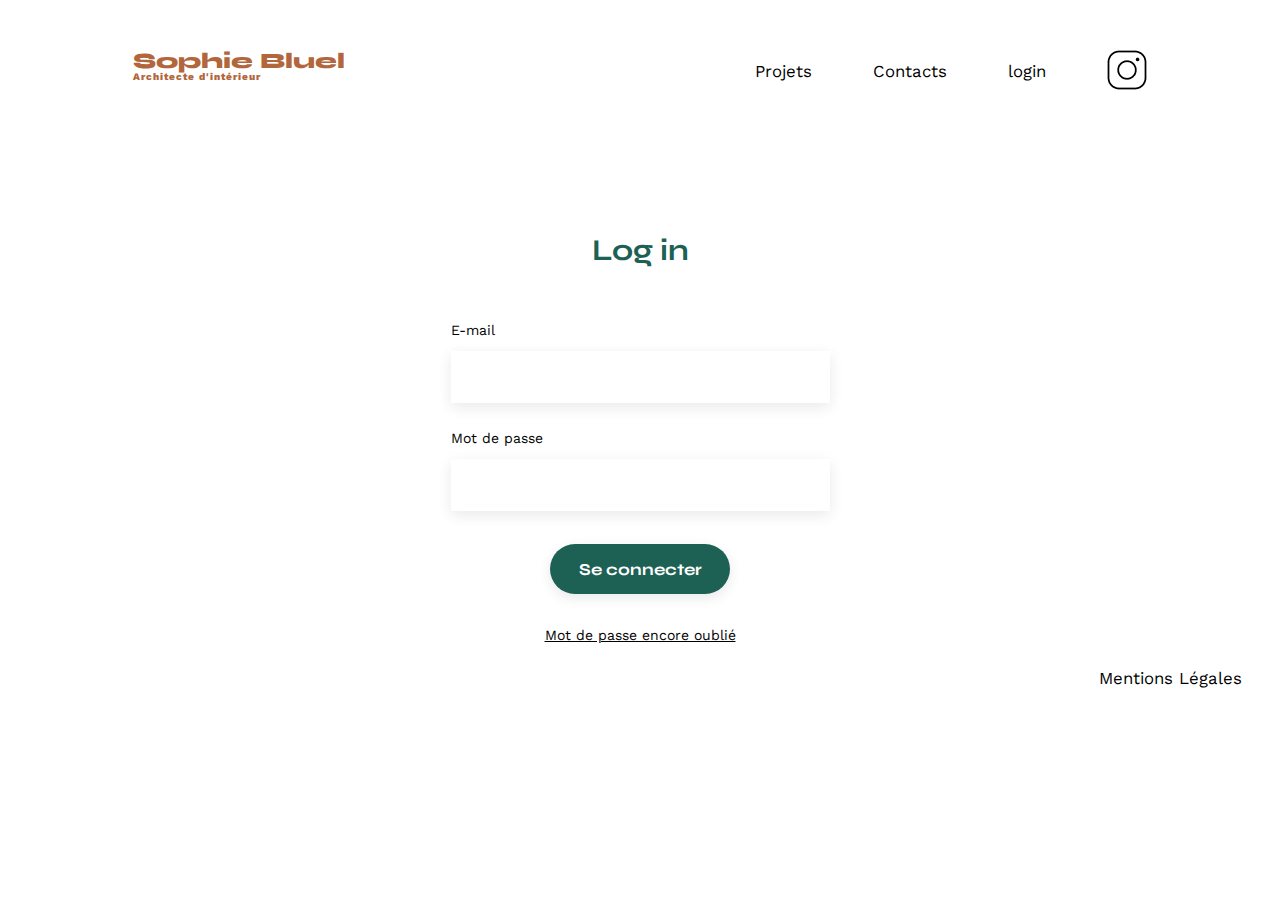
==== commit 4204284e: "V73" ====
--- a/login.html
+++ b/login.html
@@ -18,8 +18,8 @@
       <h1>Sophie Bluel <span>Architecte d'intérieur</span></h1>
       <nav>
         <ul>
-          <li>projets</li>
-          <li>contact</li>
+          <li>Projets</li>
+          <li>Contacts</li>
           <li id="loginActiv">login</li>
           <li><img src="./assets/icons/instagram.png" alt="Instagram" /></li>
         </ul>
@@ -28,20 +28,16 @@
     <main>
         <section id="login">
             <h2>Log in</h2>
-            
-            <form action="#" method="post" id="formLogin">
-                
+            <form action="#" method="post" id="formLogin">  
                 <label for="email">E-mail</label>
                 <input type="email" name="email" id="email">
                 <label for="password">Mot de passe</label>
                 <input type="password" name="password" id="password">
                 <input type="submit" value="Se connecter">
-            </form>
-           
-            <p>Mot de passe oublié</p>
+            </form>     
+            <p>Mot de passe encore oublié</p>
         </section>
     </main>
-
     <footer>
       <nav>
         <ul>
@@ -49,9 +45,7 @@
         </ul>
       </nav>
     </footer>
-
     <script src="login.js"></script>
-    
   </body>
 </html>
 
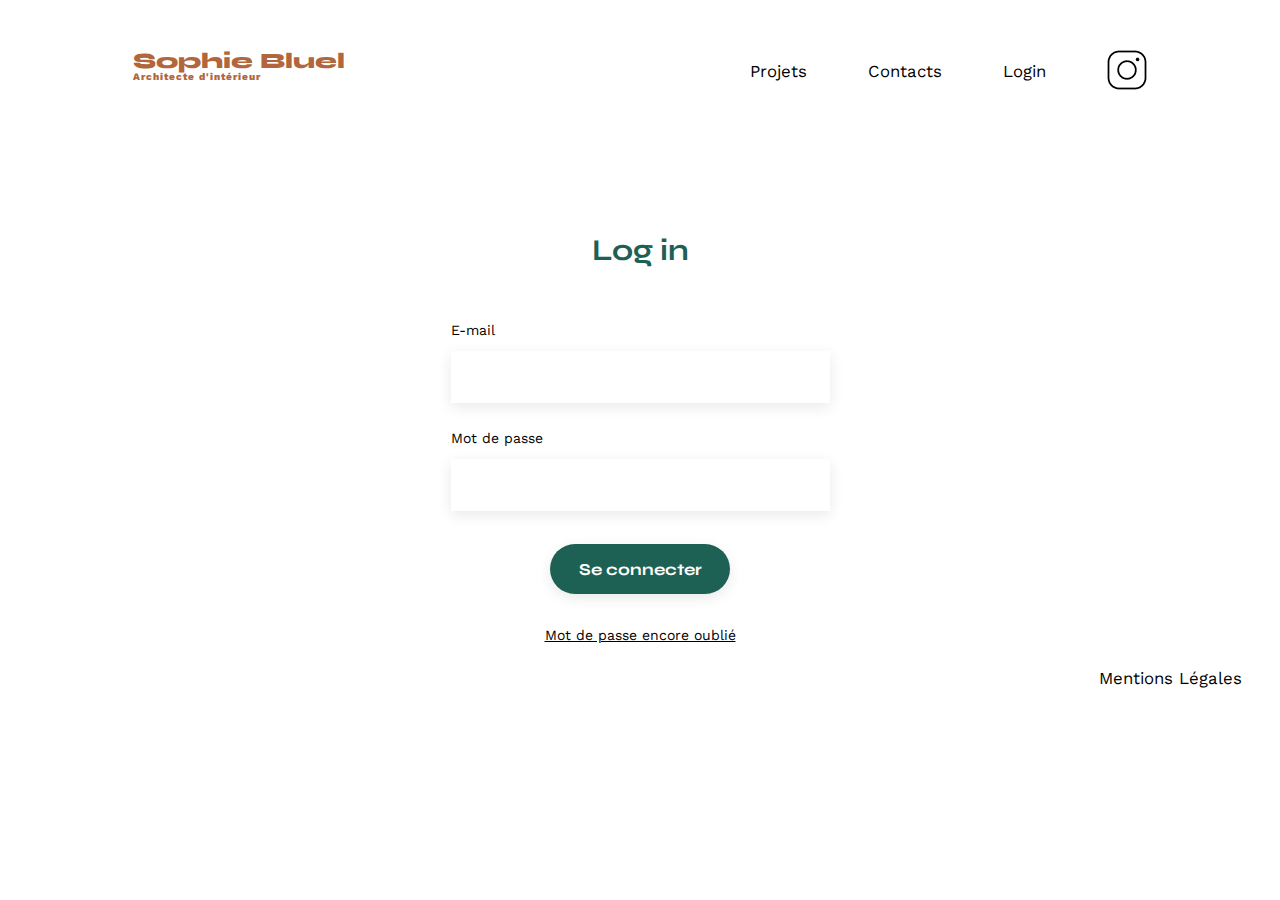
==== commit 6970c4cf: "V101" ====
--- a/login.html
+++ b/login.html
@@ -20,7 +20,7 @@
         <ul>
           <li>Projets</li>
           <li>Contacts</li>
-          <li id="loginActiv">login</li>
+          <li id="loginActiv">Login</li>
           <li><img src="./assets/icons/instagram.png" alt="Instagram" /></li>
         </ul>
       </nav>
--- a/assets/style.css
+++ b/assets/style.css
@@ -3,14 +3,87 @@
    License: none (public domain)
 */
 
-html,body,div,span,applet,object,iframe,h1,h2,h3,
-h4,h5,h6,p,blockquote,pre,a,abbr,acronym,address,
-big,cite,code,del,dfn,em,img,ins,kbd,q,s,samp,small,strike,
-strong,sub,sup,tt,var,b,u,i,center,dl,dt,dd,ol,ul,li,fieldset,
-form,label,legend,table,caption,tbody,tfoot,thead,tr,th,
-td,article,aside,canvas,details,embed,figure,figcaption,
-footer,header,hgroup,menu,nav,output,ruby,section,summary,
-time,mark,audio,video {
+html,
+body,
+div,
+span,
+applet,
+object,
+iframe,
+h1,
+h2,
+h3,
+h4,
+h5,
+h6,
+p,
+blockquote,
+pre,
+a,
+abbr,
+acronym,
+address,
+big,
+cite,
+code,
+del,
+dfn,
+em,
+img,
+ins,
+kbd,
+q,
+s,
+samp,
+small,
+strike,
+strong,
+sub,
+sup,
+tt,
+var,
+b,
+u,
+i,
+center,
+dl,
+dt,
+dd,
+ol,
+ul,
+li,
+fieldset,
+form,
+label,
+legend,
+table,
+caption,
+tbody,
+tfoot,
+thead,
+tr,
+th,
+td,
+article,
+aside,
+canvas,
+details,
+embed,
+figure,
+figcaption,
+footer,
+header,
+hgroup,
+menu,
+nav,
+output,
+ruby,
+section,
+summary,
+time,
+mark,
+audio,
+video {
   margin: 0;
   padding: 0;
   border: 0;
@@ -18,26 +91,39 @@
   font: inherit;
   vertical-align: baseline;
 }
+
 /* HTML5 display-role reset for older browsers */
-article,aside,details,figcaption,figure,
-footer,header,hgroup,menu,nav,
+article,
+aside,
+details,
+figcaption,
+figure,
+footer,
+header,
+hgroup,
+menu,
+nav,
 section {
   display: block;
 }
+
 body {
   line-height: 1;
   display: flex;
   flex-direction: column;
   align-items: center;
 }
+
 ol,
 ul {
   list-style: none;
 }
+
 blockquote,
 q {
   quotes: none;
 }
+
 blockquote:before,
 blockquote:after,
 q:before,
@@ -45,16 +131,19 @@
   content: "";
   content: none;
 }
+
 table {
   border-collapse: collapse;
   border-spacing: 0;
 }
+
 /** end reset css**/
 body {
   margin: auto;
   font-family: "Work Sans";
   font-size: 14px;
 }
+
 header {
   margin: 50px 0px 92px 10px;
   max-width: 1140px;
@@ -79,7 +168,7 @@
   color: #b1663c;
 }
 
-h1 > span {
+h1>span {
   font-family: "Work Sans";
   font-size: 10px;
   letter-spacing: 0.1em;
@@ -91,6 +180,7 @@
   font-size: 30px;
   color: #1d6154;
 }
+
 nav ul,
 nav a {
   display: flex;
@@ -100,6 +190,7 @@
   color: black;
   gap: 41px;
 }
+
 nav li {
   padding: 0 10px;
   font-size: 1.2em;
@@ -108,15 +199,18 @@
 nav a:hover {
   color: #b1663c;
 }
+
 #introduction {
   display: flex;
   align-items: center;
- 
-}
+
+}
+
 #introduction figure {
   flex: 1;
   padding-right: 35px;
 }
+
 #introduction img {
   display: block;
   margin: auto;
@@ -127,6 +221,7 @@
   flex: 1;
   padding-left: 35px;
 }
+
 #introduction h2 {
   margin-bottom: 1em;
 }
@@ -134,19 +229,23 @@
 #introduction p {
   margin-bottom: 0.5em;
 }
+
 #portfolio h2 {
   text-align: center;
 }
+
 .projets {
   display: flex;
   align-items: center;
 }
+
 #portfolio {
   display: flex;
   flex-direction: column;
   align-items: center;
   margin-top: 108px;
 }
+
 .gallery {
   width: 100%;
   display: grid;
@@ -154,206 +253,181 @@
   grid-column-gap: 20px;
   grid-row-gap: 14px;
 }
-.gallery figcaption {margin-top:5px;
+
+.gallery figcaption {
+  margin-top: 5px;
   font-family: 'Work Sans';
   font-style: normal;
   font-weight: 400;
   font-size: 13px;
-  }
+}
+
 .gallery img {
   width: 100%;
   height: 384px;
 }
 
-/*editor mode*/
-.editionMode {
-  background-color: black;
-  height: 59px;
-  width: 100%;
-  color: white;
-  display: none;
-  justify-content: center;
-  align-items: center;
-  gap: 20px;
-  z-index: 50;
-}
-
-.button-edition {
+.projets {
+  display: flex;
+  flex-direction: row;
+  gap: 31px;
+  align-items: center;
+}
+
+a.modifier,
+button.modifier {
+
+  border: none;
+  background: white;
+  display: inline-block;
+  align-items: center;
+  gap: 10px;
   font-family: 'Work Sans';
   font-size: 14px;
-  font-weight: 600;
-  background-color: white;
-  border: 1px solid black;
-  border-radius: 60px;
-  padding: 8px 23px;
-  cursor: pointer;
-}
-a.mode-edition {
-  font-family: 'Work Sans';
-  display: flex;
-  gap: 10px;
-  font-size: 14px;
   font-weight: 400;
-  align-items: center;
-}
-
-.projets {
-  display: flex;
-  flex-direction: row;
-  gap: 31px;
-  align-items: center;
-}
-
-a.modifier , button.modifier {
-  
-  border: none;
-    background: white;
-    display: none;
-    align-items: center;
-    gap: 10px;
-    font-family: 'Work Sans';
-    font-size: 14px;
-    font-weight: 400;
-    cursor: pointer;
-}
-button.modifier2{
-  border: none;
-    background: white;
-    display: none;
-    align-items: center;
-    gap: 10px;
-    font-family: 'Work Sans';
-    font-size: 14px;
-    font-weight: 400;
-    cursor: pointer;
-    margin-left: -6px;
-    margin-top: 14px;
-
-
+  cursor: pointer;
+}
+
+.modifier2 {
+  margin-top: 25px;
 }
 
 .image-intro a.modifier {
-  
+
   margin-top: 15px;
 }
 
 /* modal*/
 #modal {
- 
+
   width: 100%;
   height: 100%;
   position: fixed;
   background: rgba(0, 0, 0, 0.3);
-  
-  }
+
+}
+
 .modalContainer {
   width: 100%;
-  height:100%;
-}
-
-#divModal, .divModal2{
-    border-radius: 10px;
-    width: 43%;
-    min-width: 600px;
-    height: auto;
-    background: white;
-    margin: 0;
-    border: none;
-    position:relative;
-    top: 50%;
-    left: 50%;
-    transform: translate(-50%, -50%);
-    display: flex;
-    flex-direction: column;
-    justify-content: center;
-    align-items: center;
-    z-index:100;
-    box-sizing: border-box;
-  }
+  height: 100%;
+}
+
+#divModal,
+.divModal2 {
+  border-radius: 10px;
+  width: 43%;
+  min-width: 600px;
+  height: auto;
+  background: white;
+  margin: 0;
+  border: none;
+  position: relative;
+  top: 50%;
+  left: 50%;
+  transform: translate(-50%, -50%);
+  display: flex;
+  flex-direction: column;
+  justify-content: center;
+  align-items: center;
+  z-index: 100;
+  box-sizing: border-box;
+}
 
 .title-modal {
   font-size: 26px;
   text-align: center;
-  margin-top:60px;
-  margin-bottom:35px;
+  margin-top: 60px;
+  margin-bottom: 35px;
 }
 
 .close-modal {
   position: absolute;
   top: 28px;
-  right:30px;
+  right: 30px;
   font-size: 20px;
   cursor: pointer;
 }
 
-.modal-gallery{
+.modal-gallery {
   height: 400px;
   width: 65%;
   display: grid;
   grid-template-columns: 1fr 1fr 1fr 1fr 1fr;
   grid-column-gap: 6px;
-  overflow:auto;
-  
-}
+  overflow: auto;
+
+}
+
 .modal-gallery::-webkit-scrollbar {
-	width: 6px;
+  width: 6px;
   height: 6px;
-  
-  }
-#divModal figure {position: relative;}
-  /* Track */
-  .modal-gallery::-webkit-scrollbar-track {
-	background: #d3d3d3; 
-	border-radius: 10px;
-  }
-   
-  /* Handle */
-  .modal-gallery::-webkit-scrollbar-thumb {
-	background: #1D6154; 
-	border-radius: 10px;
-  }
+
+}
+
+#divModal figure {
+  position: relative;
+}
+
+/* Track */
+.modal-gallery::-webkit-scrollbar-track {
+  background: #d3d3d3;
+  border-radius: 10px;
+}
+
+/* Handle */
+.modal-gallery::-webkit-scrollbar-thumb {
+  background: #1D6154;
+  border-radius: 10px;
+}
 
 .img-modal {
- height: 104.07979583740234px;
-width: 100%;
-}  
-.figcaption-modal{
-  margin-top:1px;
-  margin-left:3px;
+  height: 104.07979583740234px;
+  width: 100%;
+}
+
+.figcaption-modal {
+  margin-top: 1px;
+  margin-left: 3px;
   font-size: 12px;
 }
+
 .trash-icon {
-	position: absolute;
-	right: 4px;
-	top: 4px;
+  position: absolute;
+  right: 4px;
+  top: 4px;
   cursor: pointer;
 }
 
 .trait-container {
-	display: flex;
-	justify-content: center;
-	width: 100%;
-  margin-top:47px;
-  margin-bottom:48px;
-}
+  display: flex;
+  justify-content: center;
+  width: 100%;
+  margin-top: 47px;
+  margin-bottom: 48px;
+}
+
 .form-container .trait-container {
-  margin-top: 0px 
-}
+  margin-top: 0px
+}
+
 .trait {
-	display: flex;
-	width: 65%;
-	height: 0px;
-	
-	border: 1px solid #B3B3B3;
-}
-.form-container .trait{display: flex;
-	width: 100%;
-	height: 0px;
-	
-	border: 1px solid #B3B3B3;
-
-}
-.button-addpicture{
+  display: flex;
+  width: 65%;
+  height: 0px;
+
+  border: 1px solid #B3B3B3;
+}
+
+.form-container .trait {
+  display: flex;
+  width: 100%;
+  height: 0px;
+
+  border: 1px solid #B3B3B3;
+
+}
+
+.button-addpicture {
   font-family: "Syne";
   font-weight: 700;
   color: white;
@@ -362,179 +436,181 @@
   text-align: center;
   border-radius: 60px;
   cursor: pointer;
-  padding:10px 39px;
-  margin-bottom:23px;
-}
+  padding: 10px 39px;
+  margin-bottom: 23px;
+}
+
 .delete-gallery {
   font-family: 'Syne';
-font-style: normal;
-font-weight: 400 !important;
-font-size: 14px;
-line-height: 17px;
-margin-bottom:48px;
-color: #D65353;
-cursor: pointer;
+  font-style: normal;
+  font-weight: 400 !important;
+  font-size: 14px;
+  line-height: 17px;
+  margin-bottom: 48px;
+  color: #D65353;
+  cursor: pointer;
 }
 
 /*modal2*/
 
 
 .valider {
-	margin-left: 90px;
-	display: flex;
-	justify-content: center;
-	align-items: center;
-	background: #A7A7A7;
-	color: white;
-	font-family: Syne;
-	font-size: 14px;
-	font-weight: 700;
-	text-align: center;
-	height: 36px;
-	width: 237px;
-	border-radius: 60px;
-	border: none;
-	margin-top: 32px;
+  margin-left: 90px;
+  display: flex;
+  justify-content: center;
+  align-items: center;
+  background: #A7A7A7;
+  color: white;
+  font-family: Syne;
+  font-size: 14px;
+  font-weight: 700;
+  text-align: center;
+  height: 36px;
+  width: 237px;
+  border-radius: 60px;
+  border: none;
+  margin-bottom: 50px;
 }
 
 .arrowback {
-	position: absolute;
-	left: 20px;
-	top: 20px;
-	background-color: #fff;
-	border: none;
-	cursor: pointer;
+  position: absolute;
+  left: 20px;
+  top: 20px;
+  background-color: #fff;
+  border: none;
+  cursor: pointer;
 }
 
 .ajout-picture {
-	background: #E8F1F6;
-	width: 420px;
-	display: flex;
-	flex-direction: column;
-	align-items: center;
-	justify-content: center;
-	position: relative;
-  height:169px;
-  
+  background: #E8F1F6;
+  width: 420px;
+  display: flex;
+  flex-direction: column;
+  align-items: center;
+  justify-content: center;
+  position: relative;
+  height: 169px;
+
 }
 
 .ajout-picture p {
 
-	color: #000000;
-	font-family: Work Sans;
-	font-size: 10px;
-	font-weight: 400;
-	line-height: 12px;
-	letter-spacing: 0em;
-	text-align: center;
-	margin-bottom: 19px;
-  
-  
-}
-
-.icon-picture{
-	margin-top: 28px;
-	height: 46px;
-	width: 58px;
+  color: #000000;
+  font-family: Work Sans;
+  font-size: 10px;
+  font-weight: 400;
+  line-height: 12px;
+  letter-spacing: 0em;
+  text-align: center;
+  margin-bottom: 19px;
+
+
+}
+
+.icon-picture {
+  margin-top: 28px;
+  height: 46px;
+  width: 58px;
 }
 
 #buttonAddPic {
-	margin-top: 31px;
-	display: flex ;
-	align-items: center;
-	justify-content: center;
-	height: 36px;
-	width: 173px;
-	border-radius: 50px;
-	background-color: #CBD6DC;
-	color: #306685;
-	font-family: Work Sans;
-	font-size: 14px;
-	font-weight: 500;
-	line-height: 16px;
-  padding :10px 33px;
-}
-
-.input-addpic{
-	visibility: hidden;
+  margin-top: 31px;
+  display: flex;
+  align-items: center;
+  justify-content: center;
+  height: 36px;
+  width: 173px;
+  border-radius: 50px;
+  background-color: #CBD6DC;
+  color: #306685;
+  font-family: Work Sans;
+  font-size: 14px;
+  font-weight: 500;
+  line-height: 16px;
+  padding: 10px 33px;
+}
+
+.input-addpic {
+  visibility: hidden;
 }
 
 .form-container {
-	display: flex;
-	flex-direction: column;
+  display: flex;
+  flex-direction: column;
 }
 
 
 .form-container label {
-	color: black;
-	display: flex;
-	font-family: Work Sans;
-	font-size: 14px;
-	font-weight: 500;
-	line-height: 16px;
-	text-align: left;
-	margin-top: 30px;
-	margin-bottom: 10px;
-}
-
-.form-container input{
-	height: 51px;
-	width: 420px;
-	background: #FFFFFF;
-	box-shadow: 0px 4px 14px rgba(0, 0, 0, 0.09);
-	border:none;
-  box-sizing: border-box;
-  padding-left:20px;
-}
-
-.form-container select{
-	height: 51px;
-	width: 420px;
-	margin-bottom: 40px;
-	background: #FFFFFF;
-	box-shadow: 0px 4px 14px rgba(0, 0, 0, 0.09);
-	border:none;
+  color: black;
+  display: flex;
+  font-family: Work Sans;
+  font-size: 14px;
+  font-weight: 500;
+  line-height: 16px;
+  text-align: left;
+  margin-top: 30px;
+  margin-bottom: 10px;
+}
+
+.form-container input {
+  height: 51px;
+  width: 420px;
+  background: #FFFFFF;
+  box-shadow: 0px 4px 14px rgba(0, 0, 0, 0.09);
+  border: none;
   box-sizing: border-box;
   padding-left: 20px;
-
-}
-
-.form-container select:after{
-  padding-right:20px;
-}
-
-.preview-image{
-	visibility: hidden;
-	position: absolute;
-	width: 129px;
-  height: 169px; 
-	z-index: 99;
-	background-color: #fff;
-}
-
-.preview-image img{
-width: 100%;
-height: 100%;
-z-index: 100;
-background-color: #ffffff;
-}
-
-.msg-error{
-	color:red;
-	margin-top: 20px;
-  margin-bottom:30px;
-}
-
-.selectcategory{
-	font-family: 'Work Sans';
-	font-size: 10px;
+}
+
+.form-container select {
+  height: 51px;
+  width: 420px;
+  margin-bottom: 40px;
+  background: #FFFFFF;
+  box-shadow: 0px 4px 14px rgba(0, 0, 0, 0.09);
+  border: none;
+  box-sizing: border-box;
+  padding-left: 20px;
+
+}
+
+.form-container select:after {
+  padding-right: 20px;
+}
+
+.preview-image {
+  visibility: hidden;
+  position: absolute;
+  width: 129px;
+  height: 169px;
+  z-index: 99;
+  background-color: #fff;
+}
+
+.preview-image img {
+  width: 100%;
+  height: 100%;
+  z-index: 100;
+  background-color: #ffffff;
+}
+
+.msg-error {
+  color: red;
+  margin-top: 20px;
+  margin-bottom: 30px;
+}
+
+.selectcategory {
+  font-family: 'Work Sans';
+  font-size: 10px;
 }
 
 /* filtre */
+
 .filters {
   display: flex;
   width: 70%;
-  margin-bottom: 50px;
+  margin-bottom: 1px;
   margin-top: 50px;
   justify-content: center;
   gap: 10px;
@@ -552,6 +628,7 @@
   cursor: pointer;
   width: auto;
 }
+
 .button-active {
   font-family: "Syne";
   font-size: 16px;
@@ -570,14 +647,17 @@
   margin: auto;
   margin-top: 50px;
 }
-#contact > *,
-#login > * {
+
+#contact>*,
+#login>* {
   text-align: center;
 }
+
 #contact h2,
 #login h2 {
   margin-bottom: 20px;
 }
+
 #contact form,
 #login form {
   text-align: left;
@@ -598,6 +678,7 @@
 #login label {
   margin: 2em 0 1em 0;
 }
+
 #contact textarea {
   border: none;
   box-shadow: 0px 4px 14px rgba(0, 0, 0, 0.09);
@@ -606,10 +687,12 @@
 #login p {
   text-decoration: underline;
 }
+
 #login {
   display: block;
   width: 379px;
 }
+
 input[type="submit"] {
   font-family: "Syne";
   font-weight: 700;
@@ -627,6 +710,7 @@
   justify-content: flex-end;
   margin: 2em;
 }
+
 footer {
   width: 100%;
 }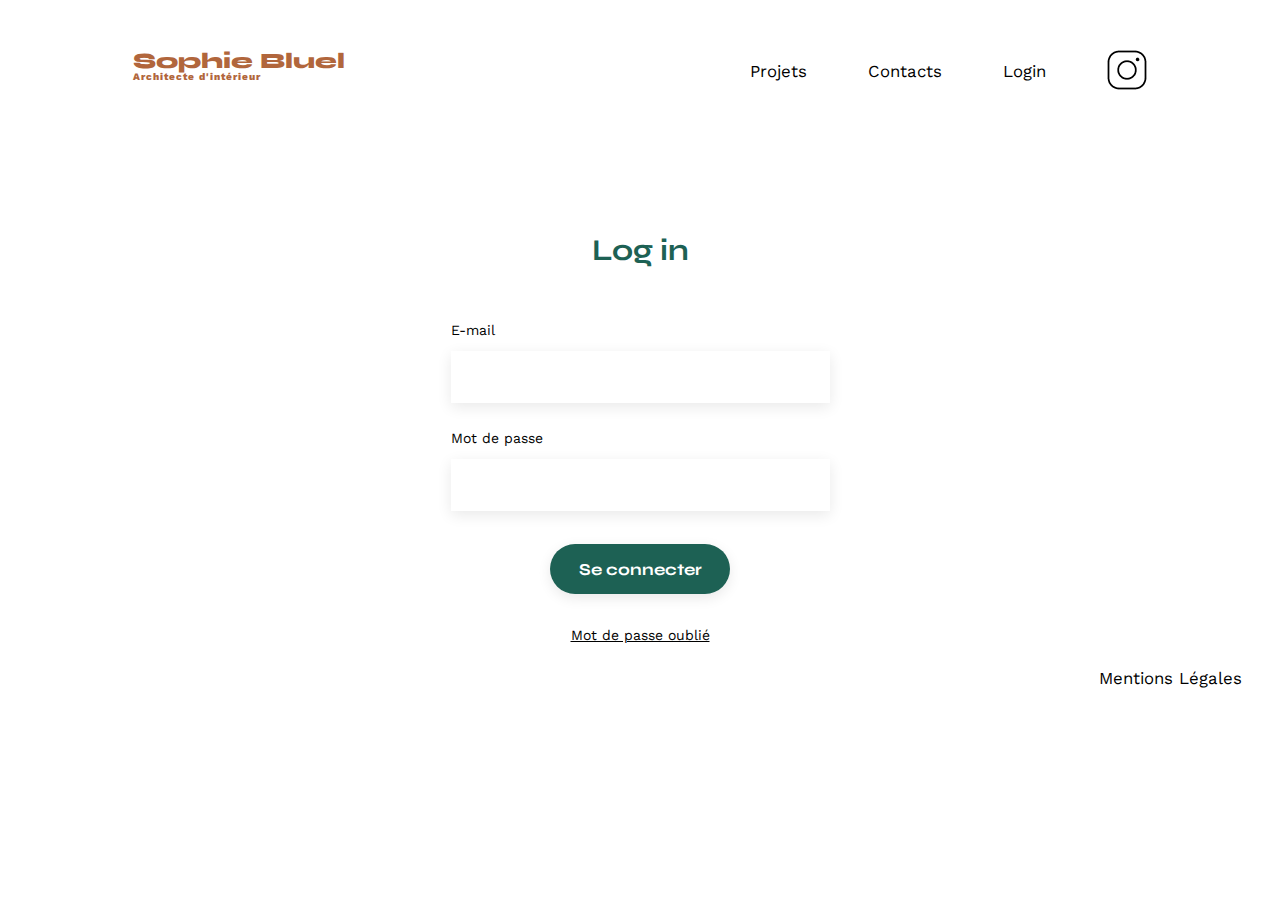
==== commit a5713b11: "V102" ====
--- a/login.html
+++ b/login.html
@@ -35,7 +35,7 @@
                 <input type="password" name="password" id="password">
                 <input type="submit" value="Se connecter">
             </form>     
-            <p>Mot de passe encore oublié</p>
+            <p>Mot de passe oublié</p>
         </section>
     </main>
     <footer>
